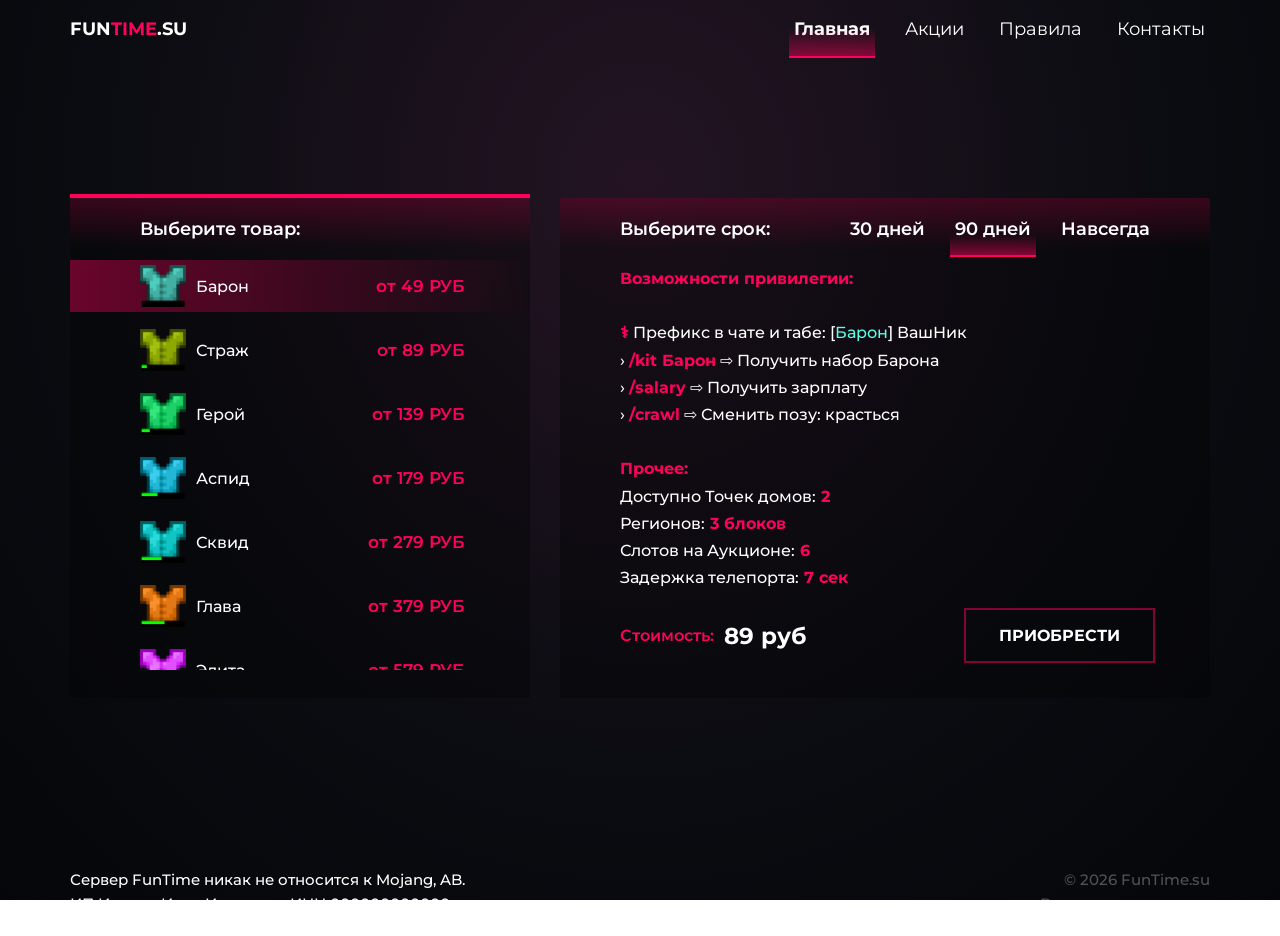
==== index.html @ 8b4965b3 "FunTime.su donate shop - copy of funtime.su site" ====
<!DOCTYPE html>
<html lang="ru">
<head>
    <meta charset="utf-8">
    <meta name="viewport" content="width=device-width, initial-scale=1, maximum-scale=1, user-scalable=no">
    <title>Главная | FunTime</title>
    <link rel="preconnect" href="https://fonts.gstatic.com">
    <link href="https://fonts.googleapis.com/css2?family=Montserrat:ital,wght@0,100;0,200;0,300;0,400;0,500;0,600;0,700;0,800;0,900;1,100;1,200;1,300;1,400;1,500;1,600;1,700;1,800;1,900&display=swap" rel="stylesheet">
    <link rel="stylesheet" href="assets/css/style.css">
    <link rel="shortcut icon" href="tab-icon.png" type="image/x-icon">
</head>
<body>

<div class="mobile_menu" id="mobile_menu">
    <div class="container">
        <div class="m_header">
            <a class="logo" href="index.html"><p>Fun<span>Time</span>.su</p></a>
            <button class="menu_close" id="menu_close" aria-label="Закрыть меню">&#10005;</button>
        </div>
        <nav class="menu">
            <a href="index.html">Главная</a>
            <a href="promotions.html">Акции</a>
            <a href="rules.html">Правила</a>
            <a href="contacts.html">Контакты</a>
        </nav>
    </div>
</div>

<header class="header">
    <div class="container">
        <div class="topline">
            <a class="logo" href="index.html"><p>Fun<span>Time</span>.su</p></a>
            <nav class="main_menu">
                <a class="active" href="index.html">Главная</a>
                <a href="promotions.html">Акции</a>
                <a href="rules.html">Правила</a>
                <a href="contacts.html">Контакты</a>
            </nav>
            <button class="open_menu" id="open_menu" aria-label="Открыть меню">&#9776;</button>
        </div>
    </div>
</header>

<main class="main content_margin">
    <div class="container">
        <div class="row">
            <div class="col-5">
                <div class="items_box box_light">
                    <p class="title">Выберите товар:</p>
                    <div class="items_list" id="items_list"></div>
                </div>
            </div>
            <div class="col-7">
                <div class="item_info box_light" id="item_info"></div>
            </div>
        </div>
    </div>
</main>

<footer class="footer-container">
    <div class="container">
        <div class="footer">
            <p class="copyright">Сервер FunTime никак не относится к Mojang, AB.<br>
                ИП Иванов Иван Иванович, ИНН 000000000000</p>
            <p class="developer">&copy; 2026 FunTime.su<br> Все права защищены</p>
        </div>
    </div>
</footer>

<script src="assets/js/common.js"></script>
<script src="assets/js/items.js"></script>
<script src="assets/js/main.js"></script>
</body>
</html>
---- assets/css/style.css ----
* {
    margin: 0;
    padding: 0;
    box-sizing: border-box;
    font-family: 'Montserrat', Arial, sans-serif;
}

::-webkit-scrollbar { width: 2px; }
::-webkit-scrollbar-track { -webkit-box-shadow: inset 0 0 20px rgba(0,0,0,0.3); }
::-webkit-scrollbar-thumb { background-color: #ff005a; }
::-webkit-scrollbar-thumb:hover { background-color: #ff005a; }

a { text-decoration: none; }
ul { list-style: none; }
input, select { border: none; outline: none; }
button { outline: none; border: none; cursor: pointer; }
select { -webkit-appearance: none; -moz-appearance: none; appearance: none; }

html, body { height: 100%; }

body {
    background: radial-gradient(ellipse at 50% 20%, #241423 0%, #0a0c11 60%, #050609 100%) fixed no-repeat top center;
    background-size: cover;
    width: 100%;
    min-height: 100vh;
    display: flex;
    flex-direction: column;
    color: #fff;
}

.container {
    max-width: 1170px;
    margin: 0 auto;
    padding: 0 15px;
    width: 100%;
}

/* ===== Header ===== */
.header { height: 58px; }
.header .topline {
    width: 100%;
    height: 58px;
    display: flex;
    justify-content: space-between;
    align-items: center;
}
.header .topline .logo {
    color: #fff;
    font-size: 18px;
    font-weight: 700;
    text-transform: uppercase;
}
.header .topline .logo span { color: #ff005a; font-weight: 700; }
.header .topline .main_menu { display: flex; align-items: center; }
.header .topline .main_menu a {
    color: #fff;
    font-weight: 400;
    margin-left: 25px;
    font-size: 18px;
    line-height: 30px;
    position: relative;
    padding: 0 5px;
    transition: none;
}
.header .topline .main_menu a.active { font-weight: 700; }
.header .topline .main_menu a.active:before,
.header .topline .main_menu a.active:after { opacity: 1; }
.header .topline .main_menu a:before {
    opacity: 0;
    content: "";
    position: absolute;
    left: 0;
    bottom: -14px;
    width: 100%;
    height: 30px;
    background: linear-gradient(0deg, rgba(255,0,90,0.5) 0%, rgba(255,0,90,0) 100%);
    transition: all 0.2s;
}
.header .topline .main_menu a:after {
    opacity: 0;
    content: "";
    position: absolute;
    left: 0;
    bottom: -14px;
    width: 100%;
    height: 2px;
    background-color: #ff005a;
    transition: all 0.2s;
}
.header .topline .main_menu a:hover:before,
.header .topline .main_menu a:hover:after { opacity: 1; }
.header .topline .open_menu { display: none; cursor: pointer; font-size: 30px; color: #fff; background: none; }

/* ===== Mobile menu ===== */
.mobile_menu {
    display: none;
    background: linear-gradient(160deg, #241423, #0a0c11);
    position: fixed;
    width: 100%;
    height: 100%;
    top: 0;
    left: 0;
    z-index: 33;
}
.mobile_menu.open { display: block; }
.mobile_menu .m_header {
    width: 100%;
    height: 58px;
    display: flex;
    align-items: center;
    justify-content: space-between;
    position: absolute;
    top: 0;
    left: 0;
    padding: 0 15px;
}
.mobile_menu .m_header .logo {
    color: #fff;
    font-size: 18px;
    font-weight: 700;
    text-transform: uppercase;
}
.mobile_menu .m_header .logo span { color: #ff005a; font-weight: 700; }
.mobile_menu .m_header .menu_close { width: 35px; height: 35px; color: #fff; font-size: 28px; background: none; }
.mobile_menu .menu {
    display: flex;
    flex-direction: column;
    align-items: center;
    position: absolute;
    left: 50%;
    top: 50%;
    transform: translate(-50%, -50%);
}
.mobile_menu .menu a { text-align: center; font-size: 20px; margin-bottom: 20px; color: #fff; }

/* ===== Content ===== */
.content_margin { margin: 140px 0; flex: 1; }

.box_light { position: relative; z-index: 0; }
.box_light:before {
    content: "";
    position: absolute;
    left: 0;
    top: -4px;
    width: 100%;
    height: 4px;
    background-color: #ff005a;
    z-index: -1;
}
.box_light:after {
    content: "";
    position: absolute;
    left: 0;
    top: 0;
    background: linear-gradient(180deg, rgba(255,0,90,0.2) 0%, rgba(255,0,90,0) 100%);
    width: 100%;
    height: 50px;
    z-index: -1;
    pointer-events: none;
}

/* ===== Main donate ===== */
.main .row { display: flex; gap: 0; }
.main .col-5 { flex: 0 0 41.666%; max-width: 41.666%; padding-right: 15px; }
.main .col-7 { flex: 0 0 58.333%; max-width: 58.333%; padding-left: 15px; width: 100%; }

.main .items_box {
    width: 100%;
    height: 500px;
    background-color: rgba(0,0,0,0.3);
    padding: 20px 0 35px 0;
    border-radius: 2px;
}
.main .items_box .title { margin-left: 70px; color: #fff; font-size: 18px; font-weight: 600; }
.main .items_box .items_list {
    width: 100%;
    height: calc(100% - 35px);
    margin-top: 20px;
    overflow-x: hidden;
    overflow-y: auto;
}
.main .items_box .items_list::-webkit-scrollbar { width: 4px; }
.main .items_box .items_list .item {
    cursor: pointer;
    display: flex;
    align-items: center;
    width: 100%;
    margin-bottom: 12px;
    padding: 3px 65px 3px 70px;
    transition: none;
    animation: none;
}
.main .items_box .items_list .item.active {
    background: linear-gradient(90deg, rgba(255,0,90,0.4) 0%, rgba(255,0,90,0) 100%);
}
.main .items_box .items_list .item:not(.active):hover {
    background: linear-gradient(90deg, rgba(255,0,90,0.2) 0%, rgba(255,0,90,0) 100%);
}
.main .items_box .items_list .item .img {
    width: 46px;
    height: 46px;
    flex-shrink: 0;
    display: flex;
    align-items: center;
    justify-content: center;
}
.main .items_box .items_list .item .img img {
    max-width: 46px;
    max-height: 46px;
    object-fit: contain;
    display: block;
}
.main .items_box .items_list .item .name {
    margin-left: 10px;
    margin-right: 10px;
    color: #fff;
    font-size: 16px;
    font-weight: 500;
    flex-shrink: 0;
}
.main .items_box .items_list .item .desc {
    color: rgba(255,255,255,0.4);
    font-size: 13px;
    font-weight: 400;
    white-space: nowrap;
    overflow: hidden;
    text-overflow: ellipsis;
}
.main .items_box .items_list .item .price {
    color: #ff005a;
    font-size: 17px;
    font-weight: 600;
    margin-left: auto;
    white-space: nowrap;
}

.main .item_info {
    width: 100%;
    height: 500px;
    background-color: rgba(0,0,0,0.3);
    padding: 20px 0 35px 60px;
    border-radius: 2px;
    overflow: hidden;
    display: flex;
    flex-direction: column;
}
.main .item_info .method { width: 100%; display: flex; justify-content: space-between; padding-right: 55px; }
.main .item_info .method .title { color: #fff; font-weight: 600; font-size: 18px; }
.main .item_info .method .select { display: flex; flex-wrap: wrap; }
.main .item_info .method .select p {
    cursor: pointer;
    color: #fff;
    font-weight: 600;
    font-size: 18px;
    margin-left: 20px;
    position: relative;
    padding: 0 5px;
}
.main .item_info .method .select p:not(.active):hover:after,
.main .item_info .method .select p:not(.active):hover:before { opacity: 0.7; }
.main .item_info .method .select p.active:after,
.main .item_info .method .select p.active:before { opacity: 1; }
.main .item_info .method .select p:before {
    opacity: 0;
    content: "";
    position: absolute;
    left: 0;
    bottom: -15px;
    width: 100%;
    height: 20px;
    background: linear-gradient(0deg, rgba(255,0,90,0.5) 0%, rgba(255,0,90,0) 100%);
    transition: all 0.2s;
}
.main .item_info .method .select p:after {
    opacity: 0;
    content: "";
    position: absolute;
    left: 0;
    bottom: -17px;
    width: 100%;
    height: 2px;
    background-color: #ff005a;
    transition: all 0.2s;
}
.main .item_info .info_content {
    flex: 1;
    color: #fff;
    font-size: 16px;
    font-weight: 500;
    padding-right: 55px;
    overflow-x: hidden;
    overflow-y: auto;
    margin: 25px 0 20px;
    line-height: 1.7;
}
.main .item_info .info_content::-webkit-scrollbar { width: 4px; }
.main .item_info .info_content span { font-weight: 700; color: #ff005a; }
.main .item_info .item_action {
    padding-right: 55px;
    margin-top: auto;
    display: flex;
    align-items: center;
    justify-content: space-between;
    gap: 15px;
}
.main .item_info .item_action .price {
    font-size: 16px;
    font-weight: 600;
    color: #ff005a;
    display: flex;
    align-items: center;
    flex-wrap: wrap;
}
.main .item_info .item_action .price span { margin-left: 10px; font-size: 23px; color: #fff; font-weight: 700; }
.main .item_info .item_action button {
    background: none;
    font-size: 16px;
    color: #fff;
    font-weight: 700;
    padding: 16px 33px;
    transition: all 0.2s;
    border: 2px solid rgba(255,0,90,0.5);
    text-transform: uppercase;
    white-space: nowrap;
}
.main .item_info .item_action button:hover { box-shadow: 0 0 25px rgba(255,0,90,0.7); }

/* ===== Promotions ===== */
.promotions .sale_box {
    padding: 20px 40px 40px 40px;
    background-color: rgba(0,0,0,0.3);
    margin-bottom: 40px;
    position: relative;
    z-index: 0;
}
.promotions .sale_box:before {
    content: "";
    position: absolute;
    left: 0;
    top: -4px;
    width: 100%;
    height: 4px;
    background-color: #ff005a;
    z-index: -1;
}
.promotions .sale_box:after {
    content: "";
    position: absolute;
    left: 0;
    top: 0;
    background: linear-gradient(180deg, rgba(255,0,90,0.2) 0%, rgba(255,0,90,0) 100%);
    width: 100%;
    height: 50px;
    z-index: -1;
}
.promotions .sale_box .name { font-size: 22px; color: #fff; font-weight: 500; text-align: center; }
.promotions .sale_box .name span { font-weight: 700; color: #ff005a; }
.promotions .sale_box .info {
    margin-top: 25px;
    font-size: 16px;
    color: #fff;
    font-weight: 500;
    text-align: center;
    line-height: 1.7;
}
.promotions .sale_box .info span { font-weight: 500; color: #ff005a; }
.promotions .sale_box .status { margin-top: 20px; font-size: 16px; color: #ff005a; font-weight: 500; text-align: center; }
.promotions .sale_box .status span { font-weight: 700; color: #fff; font-size: 18px; }
.promotions .sale_box .actions {
    display: flex;
    align-items: center;
    justify-content: space-between;
    margin-top: 25px;
    gap: 15px;
    flex-wrap: wrap;
}
.promotions .sale_box .actions .price { color: #fff; font-size: 16px; font-weight: 500; }
.promotions .sale_box .actions .price span { color: #ff005a; font-size: 24px; font-weight: 700; }
.promotions .sale_box .actions .promo_button {
    background: none;
    font-size: 15px;
    color: #fff;
    font-weight: 700;
    padding: 14px 30px;
    transition: all 0.2s;
    border: 2px solid rgba(255,0,90,0.5);
    text-transform: uppercase;
    display: inline-block;
    cursor: pointer;
}
.promotions .sale_box .actions .promo_button:hover { box-shadow: 0 0 25px rgba(255,0,90,0.7); }

/* ===== Footer ===== */
.footer-container { padding-top: 30px; }
.footer { display: flex; align-items: center; justify-content: space-between; margin-top: auto; margin-bottom: 20px; gap: 15px; flex-wrap: wrap; }
.footer .copyright { color: #fff; font-size: 15px; font-weight: 500; line-height: 1.6; }
.footer .developer { color: rgba(255,255,255,0.3); font-size: 15px; font-weight: 500; text-align: right; line-height: 1.6; }
.footer .developer span { font-weight: 700; }
.footer .developer:hover { color: #fff; }

/* ===== Static pages ===== */
.page_box {
    background-color: rgba(0,0,0,0.3);
    position: relative;
    z-index: 0;
    padding: 30px 60px;
    border-radius: 2px;
    max-width: 900px;
    margin: 0 auto;
}
.page_box:before {
    content: "";
    position: absolute;
    left: 0;
    top: -4px;
    width: 100%;
    height: 4px;
    background-color: #ff005a;
    z-index: -1;
}
.page_box:after {
    content: "";
    position: absolute;
    left: 0;
    top: 0;
    background: linear-gradient(180deg, rgba(255,0,90,0.2) 0%, rgba(255,0,90,0) 100%);
    width: 100%;
    height: 50px;
    z-index: -1;
}
.page_box h1 { font-size: 24px; font-weight: 600; margin-bottom: 15px; }
.page_box h2 { font-size: 18px; color: #ff005a; font-weight: 700; margin: 20px 0 10px; }
.page_box p, .page_box li { font-size: 16px; color: #fff; font-weight: 500; line-height: 1.7; }
.page_box ul, .page_box ol { padding-left: 25px; margin-bottom: 12px; }
.page_box .contact_row { display: flex; align-items: center; justify-content: space-between; padding: 14px 0; border-bottom: 1px solid rgba(255,255,255,0.1); }
.page_box .contact_row:last-child { border: none; }
.page_box .contact_row .label { font-size: 18px; color: #fff; font-weight: 600; margin-right: 20px; }
.page_box .contact_row .value { font-size: 18px; color: #fff; font-weight: 600; }

/* ===== Responsive ===== */
@media (max-width: 992px) {
    .main .col-5, .main .col-7 { flex: 0 0 100%; max-width: 100%; padding: 0; }
    .main .col-5 { margin-bottom: 30px; }
    .main .item_info { padding-left: 0; height: auto; }
    .main .item_info .item_action { padding-right: 0; }
    .main .items_box .items_list .item { padding: 3px 30px 3px 35px; }
    .main .items_box .title { margin-left: 35px; }
    .main .item_info .method { padding-right: 30px; }
    .main .item_info .info_content { padding-right: 30px; }
}

@media (max-width: 767px) {
    .header .topline { height: 58px; }
    .header .topline .main_menu { display: none; }
    .header .topline .open_menu { display: block; }
    .content_margin { margin: 60px 0; }
    .page_box { padding: 25px 20px; }
    .page_box .contact_row { flex-direction: column; align-items: flex-start; gap: 5px; }
    .footer { flex-direction: column; align-items: flex-start; }
}
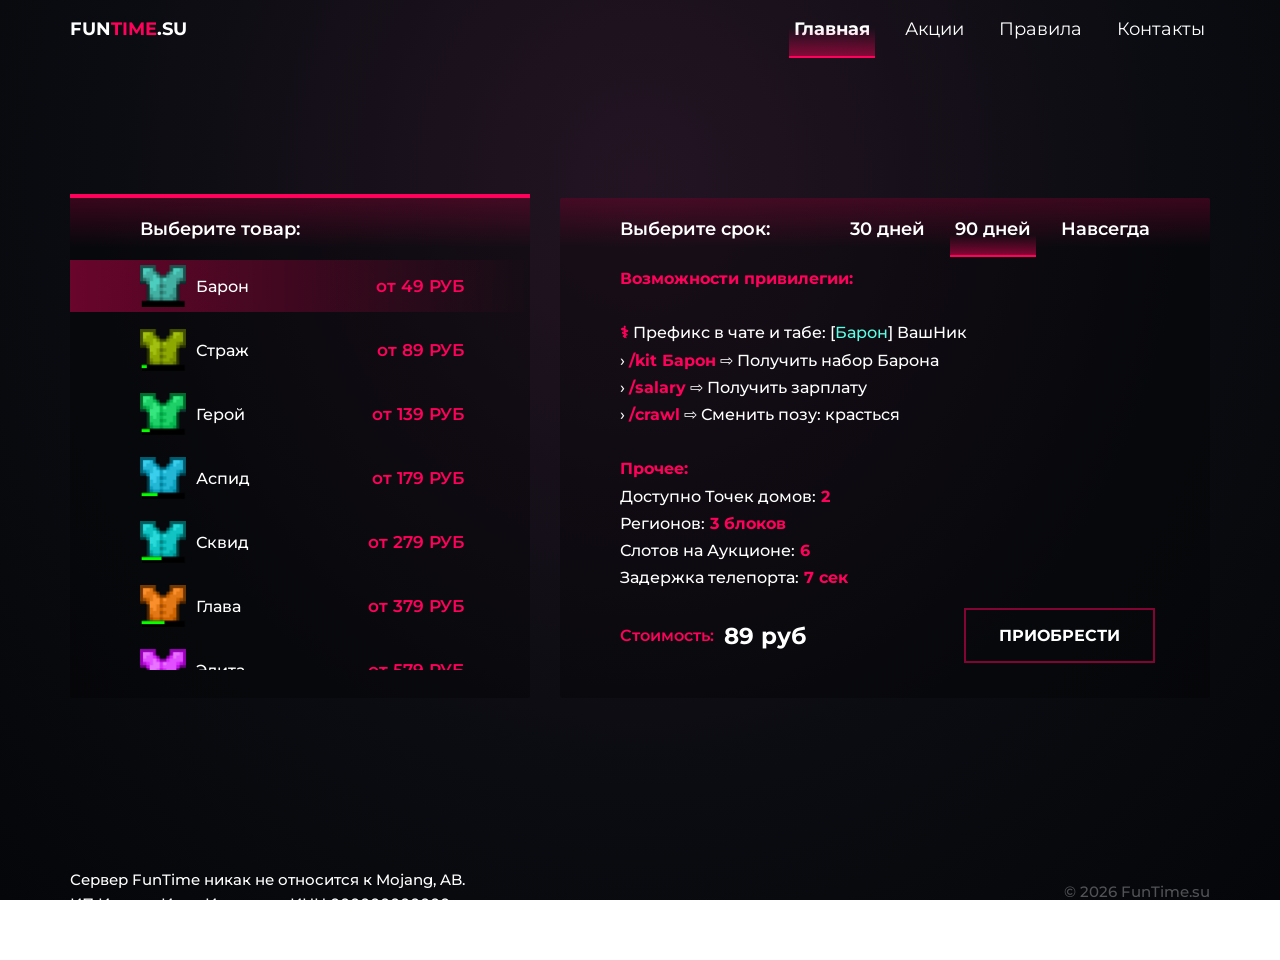
==== commit 923f17d0: "Add disclaimer: this site is not the original funtime.su" ====
--- a/index.html
+++ b/index.html
@@ -61,7 +61,8 @@
     <div class="container">
         <div class="footer">
             <p class="copyright">Сервер FunTime никак не относится к Mojang, AB.<br>
-                ИП Иванов Иван Иванович, ИНН 000000000000</p>
+                ИП Иванов Иван Иванович, ИНН 000000000000<br>
+                Этот сайт не является оригиналом funtime.su и никак не относится к нему.</p>
             <p class="developer">&copy; 2026 FunTime.su<br> Все права защищены</p>
         </div>
     </div>
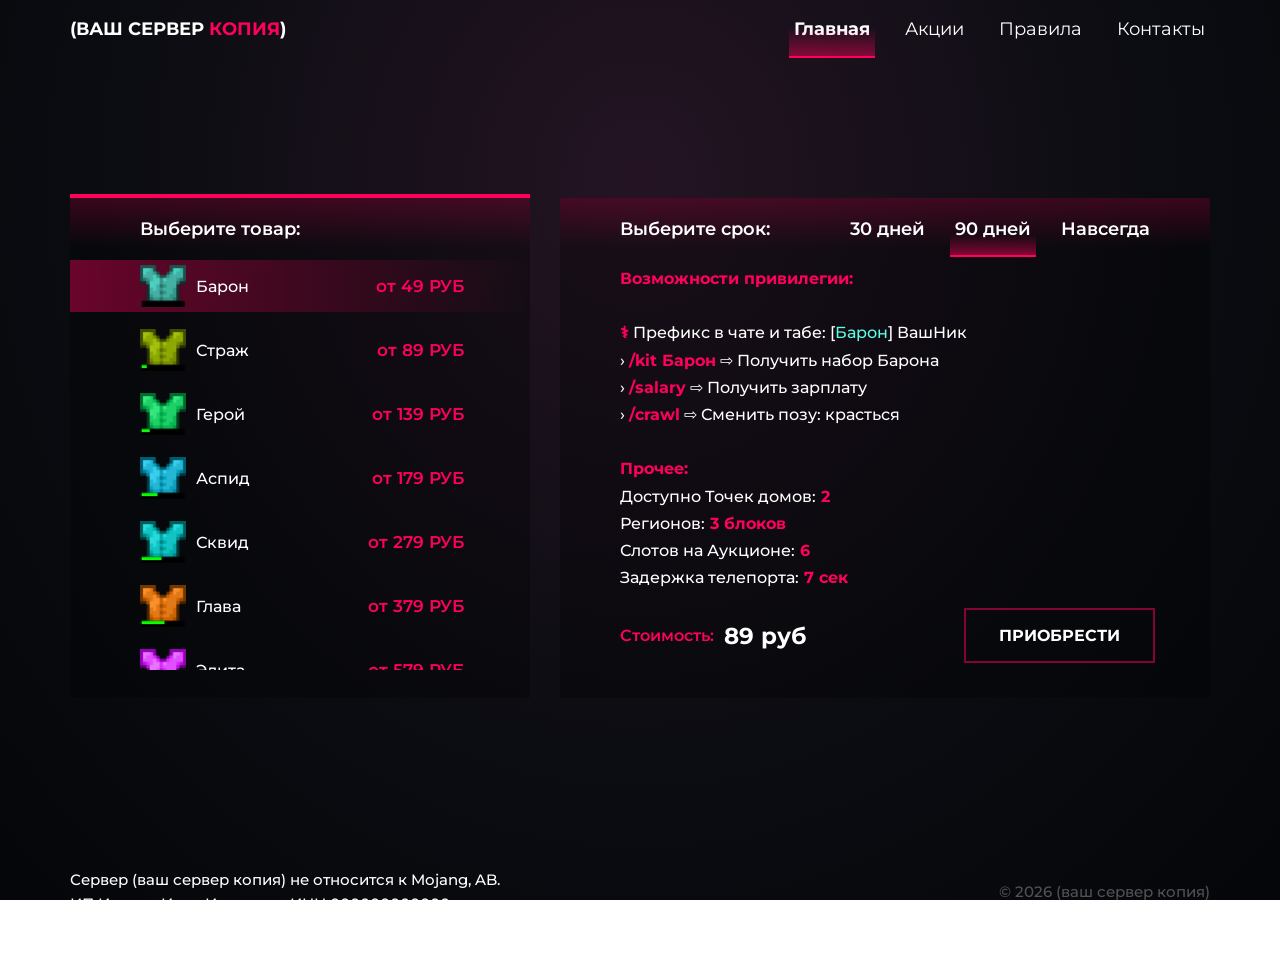
==== commit 86914516: "Replace FunTime.su branding with (your server copy)" ====
--- a/index.html
+++ b/index.html
@@ -3,7 +3,7 @@
 <head>
     <meta charset="utf-8">
     <meta name="viewport" content="width=device-width, initial-scale=1, maximum-scale=1, user-scalable=no">
-    <title>Главная | FunTime</title>
+    <title>Главная | (ваш сервер копия)</title>
     <link rel="preconnect" href="https://fonts.gstatic.com">
     <link href="https://fonts.googleapis.com/css2?family=Montserrat:ital,wght@0,100;0,200;0,300;0,400;0,500;0,600;0,700;0,800;0,900;1,100;1,200;1,300;1,400;1,500;1,600;1,700;1,800;1,900&display=swap" rel="stylesheet">
     <link rel="stylesheet" href="assets/css/style.css">
@@ -14,7 +14,7 @@
 <div class="mobile_menu" id="mobile_menu">
     <div class="container">
         <div class="m_header">
-            <a class="logo" href="index.html"><p>Fun<span>Time</span>.su</p></a>
+            <a class="logo" href="index.html"><p>(ваш сервер <span>копия</span>)</p></a>
             <button class="menu_close" id="menu_close" aria-label="Закрыть меню">&#10005;</button>
         </div>
         <nav class="menu">
@@ -29,7 +29,7 @@
 <header class="header">
     <div class="container">
         <div class="topline">
-            <a class="logo" href="index.html"><p>Fun<span>Time</span>.su</p></a>
+            <a class="logo" href="index.html"><p>(ваш сервер <span>копия</span>)</p></a>
             <nav class="main_menu">
                 <a class="active" href="index.html">Главная</a>
                 <a href="promotions.html">Акции</a>
@@ -60,10 +60,10 @@
 <footer class="footer-container">
     <div class="container">
         <div class="footer">
-            <p class="copyright">Сервер FunTime никак не относится к Mojang, AB.<br>
+            <p class="copyright">Сервер (ваш сервер копия) не относится к Mojang, AB.<br>
                 ИП Иванов Иван Иванович, ИНН 000000000000<br>
                 Этот сайт не является оригиналом funtime.su и никак не относится к нему.</p>
-            <p class="developer">&copy; 2026 FunTime.su<br> Все права защищены</p>
+            <p class="developer">&copy; 2026 (ваш сервер копия)<br> Все права защищены</p>
         </div>
     </div>
 </footer>
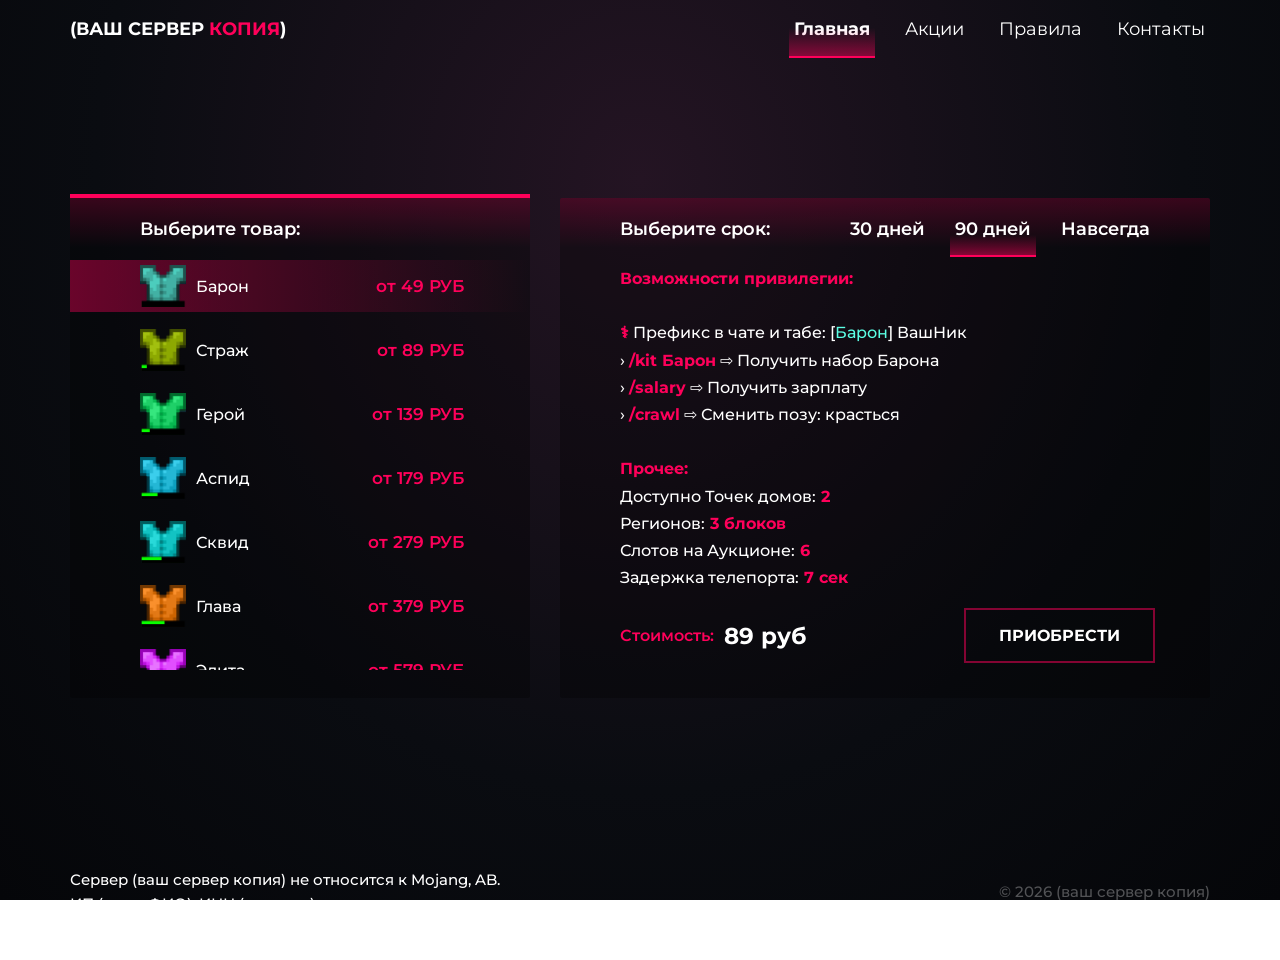
==== commit c6a494e2: "Use placeholder for IP/INN details in footer" ====
--- a/index.html
+++ b/index.html
@@ -61,7 +61,7 @@
     <div class="container">
         <div class="footer">
             <p class="copyright">Сервер (ваш сервер копия) не относится к Mojang, AB.<br>
-                ИП Иванов Иван Иванович, ИНН 000000000000<br>
+                ИП (ваше ФИО), ИНН (ваш инн)<br>
                 Этот сайт не является оригиналом funtime.su и никак не относится к нему.</p>
             <p class="developer">&copy; 2026 (ваш сервер копия)<br> Все права защищены</p>
         </div>
